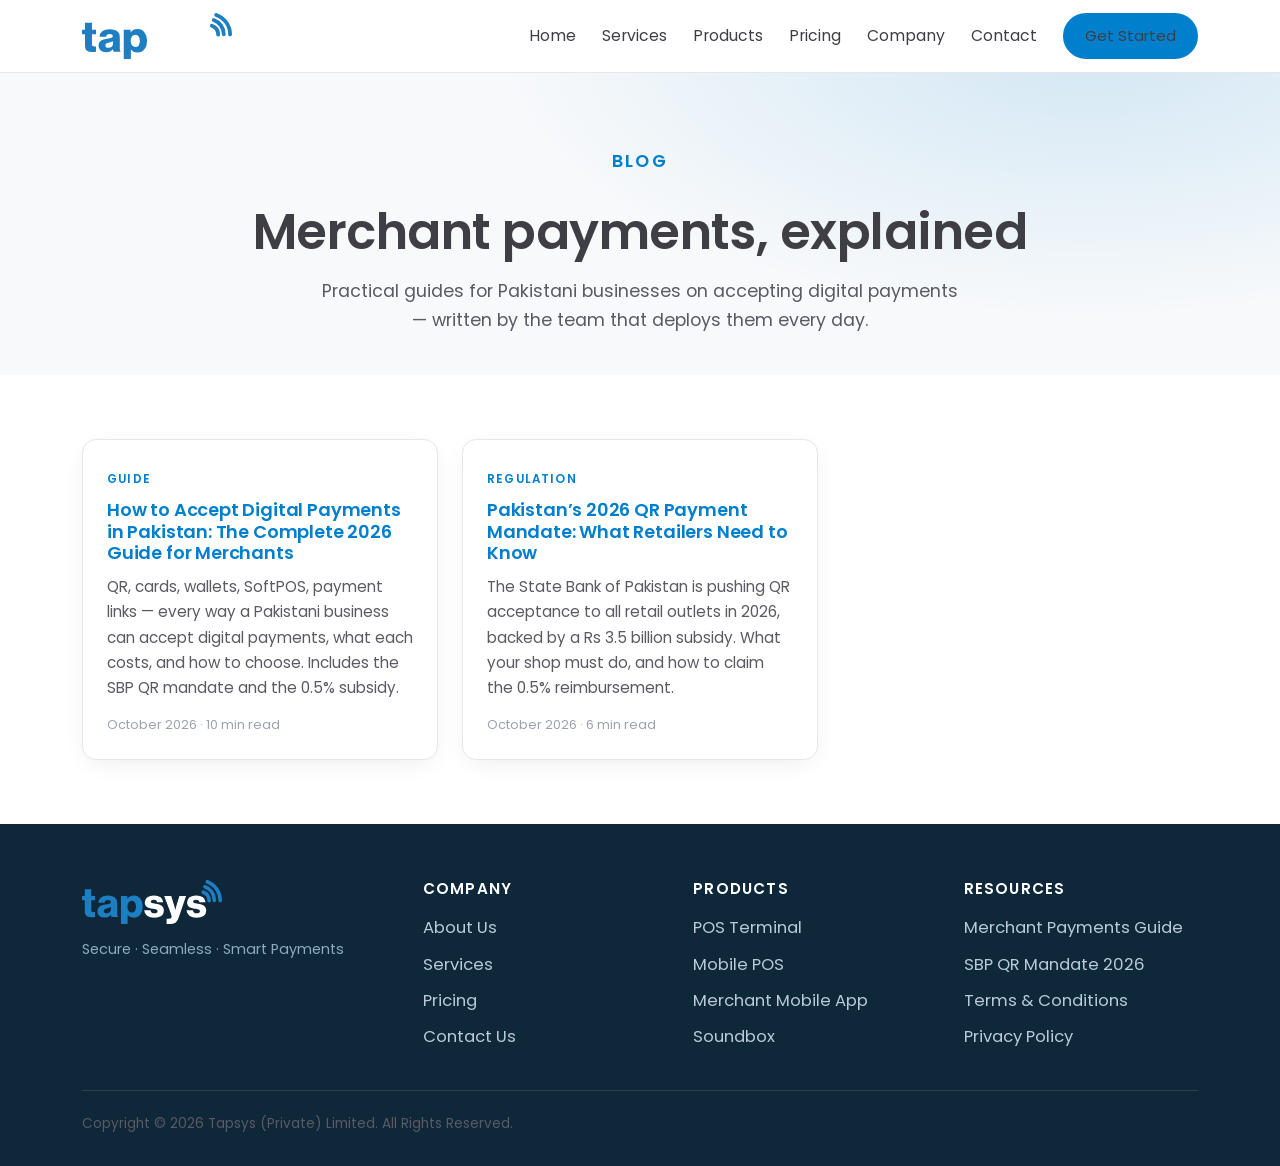
==== blog/index.html @ 8ab8331b "Tapsys static site revamp v1 — 12 pages, verified (396 checks), zero-JS, WebP-optimized" ====
<!DOCTYPE html>
<html lang="en">
<head>
<meta charset="utf-8">
<meta name="viewport" content="width=device-width,initial-scale=1">
<title>Merchant Payments Blog | Tapsys</title>
<meta name="description" content="Practical guides for Pakistani merchants on accepting digital payments: Raast QR, card acceptance, SoftPOS, the SBP 2026 QR mandate and payment links.">
<link rel="canonical" href="https://tapsys.net/blog/">
<meta property="og:type" content="website">
<meta property="og:site_name" content="Tapsys">
<meta property="og:title" content="Merchant Payments Blog | Tapsys">
<meta property="og:url" content="https://tapsys.net/blog/">
<meta name="twitter:card" content="summary">
<link rel="icon" type="image/png" href="../assets/img/tapsys.png">
<link rel="preload" href="../assets/fonts/poppins-600.woff2" as="font" type="font/woff2" crossorigin>
<link rel="stylesheet" href="../assets/style.css">
</head>
<body>
<header class="site">
  <div class="wrap nav">
    <a class="brand" href="../index.html" aria-label="Tapsys home"><img src="../assets/img/logo.svg" alt="Tapsys logo" width="150" height="40"></a>
    <input type="checkbox" id="navtoggle" aria-hidden="true">
    <label class="nav-burger" for="navtoggle" aria-label="Toggle menu"><span></span><span></span><span></span></label>
    <nav aria-label="Main">
      <ul>
        <li><a href="../index.html">Home</a></li>
        <li><a href="../services.html">Services</a></li>
        <li><a href="../product.html">Products</a></li>
        <li><a href="../pricing.html">Pricing</a></li>
        <li><a href="../company.html">Company</a></li>
        <li><a href="../contact.html">Contact</a></li>
        <li><a class="btn" href="../contact.html">Get Started</a></li>
      </ul>
    </nav>
  </div>
</header>

<main>
<section class="hero" style="padding:56px 0 40px">
  <div class="wrap center">
    <p class="kicker">Blog</p>
    <h1>Merchant payments, explained</h1>
    <p class="lead">Practical guides for Pakistani businesses on accepting digital payments — written by the team that deploys them every day.</p>
  </div>
</section>

<section>
  <div class="wrap blog-grid">
    <article class="post">
      <div class="body">
        <span class="tag">Guide</span>
        <h3><a href="accept-digital-payments-pakistan-guide.html">How to Accept Digital Payments in Pakistan: The Complete 2026 Guide for Merchants</a></h3>
        <p>QR, cards, wallets, SoftPOS, payment links — every way a Pakistani business can accept digital payments, what each costs, and how to choose. Includes the SBP QR mandate and the 0.5% subsidy.</p>
        <p class="meta">October 2026 &middot; 10 min read</p>
      </div>
    </article>
    <article class="post">
      <div class="body">
        <span class="tag">Regulation</span>
        <h3><a href="sbp-qr-mandate-2026.html">Pakistan&rsquo;s 2026 QR Payment Mandate: What Retailers Need to Know</a></h3>
        <p>The State Bank of Pakistan is pushing QR acceptance to all retail outlets in 2026, backed by a Rs 3.5 billion subsidy. What your shop must do, and how to claim the 0.5% reimbursement.</p>
        <p class="meta">October 2026 &middot; 6 min read</p>
      </div>
    </article>
  </div>
</section>
</main>

<footer class="site">
  <div class="wrap">
    <div class="foot-grid">
      <div class="foot-brand">
        <img src="../assets/img/logo.svg" alt="Tapsys logo" width="140" height="38">
        <p class="tag">Secure &middot; Seamless &middot; Smart Payments</p>
      </div>
      <div>
        <h4>Company</h4>
        <ul>
          <li><a href="../company.html">About Us</a></li>
          <li><a href="../services.html">Services</a></li>
          <li><a href="../pricing.html">Pricing</a></li>
          <li><a href="../contact.html">Contact Us</a></li>
        </ul>
      </div>
      <div>
        <h4>Products</h4>
        <ul>
          <li><a href="../product.html#pos">POS Terminal</a></li>
          <li><a href="../product.html#mpos">Mobile POS</a></li>
          <li><a href="../product.html#app">Merchant Mobile App</a></li>
          <li><a href="../product.html#soundbox">Soundbox</a></li>
        </ul>
      </div>
      <div>
        <h4>Resources</h4>
        <ul>
          <li><a href="accept-digital-payments-pakistan-guide.html">Merchant Payments Guide</a></li>
          <li><a href="sbp-qr-mandate-2026.html">SBP QR Mandate 2026</a></li>
          <li><a href="../terms.html">Terms &amp; Conditions</a></li>
          <li><a href="../privacy.html">Privacy Policy</a></li>
        </ul>
      </div>
    </div>
    <div class="foot-bottom">
      <p>Copyright &copy; 2026 Tapsys (Private) Limited. All Rights Reserved.</p>
    </div>
  </div>
</footer>
</body>
</html>
---- assets/style.css ----
/* Tapsys.net — static rebuild stylesheet
   Brand: #007fcc primary · #3F3E45 ink · Poppins · system fallbacks
   Zero JS required (nav = checkbox hack, FAQ = details/summary). */

@font-face{font-family:'Poppins';font-style:normal;font-weight:400;font-display:swap;
  src:url('fonts/poppins-400.woff2') format('woff2');unicode-range:U+0000-00FF,U+0131,U+2000-206F,U+2074,U+20AC,U+2212,U+2215}
@font-face{font-family:'Poppins';font-style:normal;font-weight:600;font-display:swap;
  src:url('fonts/poppins-600.woff2') format('woff2');unicode-range:U+0000-00FF,U+0131,U+2000-206F,U+2074,U+20AC,U+2212,U+2215}
@font-face{font-family:'Poppins';font-style:normal;font-weight:700;font-display:swap;
  src:url('fonts/poppins-700.woff2') format('woff2');unicode-range:U+0000-00FF,U+0131,U+2000-206F,U+2074,U+20AC,U+2212,U+2215}

:root{
  --blue:#007fcc;--blue-dark:#005fa3;--blue-08:rgba(0,127,204,.08);--blue-15:rgba(0,127,204,.15);
  --ink:#3F3E45;--ink-soft:#5b5a63;--gray:#9ca3af;--line:#e5e7eb;--bg:#fff;--bg-soft:#f7f9fb;
  --radius:14px;--shadow:0 20px 60px -18px rgba(66,71,91,.16);--shadow-sm:0 6px 24px -8px rgba(66,71,91,.14);
  --wrap:1160px;--font:'Poppins',ui-sans-serif,system-ui,-apple-system,'Segoe UI',Roboto,sans-serif;
}
*,*::before,*::after{box-sizing:border-box;margin:0;padding:0}
html{scroll-behavior:smooth;-webkit-text-size-adjust:100%}
body{font-family:var(--font);color:var(--ink);background:var(--bg);line-height:1.65;font-size:16.5px}
img,svg,video{max-width:100%;height:auto;display:block}
a{color:var(--blue);text-decoration:none}
a:hover{text-decoration:underline}
h1,h2,h3,h4{line-height:1.22;font-weight:600;color:var(--ink);letter-spacing:-.01em}
h1{font-size:clamp(1.9rem,4.2vw,3.1rem)}
h2{font-size:clamp(1.5rem,3vw,2.2rem)}
h3{font-size:1.22rem}
p{color:var(--ink-soft)}
.wrap{max-width:var(--wrap);margin:0 auto;padding:0 22px}
section{padding:64px 0}
.center{text-align:center}
.kicker{display:inline-block;font-size:.8rem;font-weight:600;letter-spacing:.14em;text-transform:uppercase;color:var(--blue);margin-bottom:10px}
.lead{font-size:1.08rem;max-width:640px}
.center .lead{margin:14px auto 0}

/* Buttons */
.btn{display:inline-flex;align-items:center;gap:8px;background:var(--blue);color:#fff;font-weight:600;
  padding:13px 26px;border-radius:999px;border:2px solid var(--blue);cursor:pointer;font-size:1rem;
  transition:background .18s,color .18s;text-decoration:none}
.btn:hover{background:var(--blue-dark);border-color:var(--blue-dark);text-decoration:none;color:#fff}
.btn.ghost{background:transparent;color:var(--blue)}
.btn.ghost:hover{background:var(--blue-08);color:var(--blue-dark)}
.btn.white{background:#fff;color:var(--blue);border-color:#fff}
.btn.white:hover{background:var(--blue-08)}

/* Header */
header.site{position:sticky;top:0;z-index:60;background:rgba(255,255,255,.94);backdrop-filter:blur(10px);border-bottom:1px solid var(--line)}
.nav{display:flex;align-items:center;justify-content:space-between;height:72px;gap:18px}
.brand{display:flex;align-items:center;gap:10px;font-weight:600;font-size:1.15rem;color:var(--ink)}
.brand img{width:150px;height:auto}
.nav nav ul{display:flex;list-style:none;gap:26px;align-items:center}
.nav nav a{color:var(--ink);font-weight:500;font-size:.98rem}
.nav nav a:hover,.nav nav a[aria-current]{color:var(--blue);text-decoration:none}
.nav .btn{padding:9px 20px;font-size:.93rem}
#navtoggle{display:none}
.nav-burger{display:none}
@media(max-width:900px){
  .nav-burger{display:block;position:relative;width:44px;height:44px}
  .nav-burger span{position:absolute;left:10px;right:10px;height:2.5px;background:var(--ink);border-radius:2px;transition:.2s;top:15px}
  .nav-burger span+span{top:22px}.nav-burger span+span+span{top:29px}
  #navtoggle:checked~.nav-burger span:nth-child(1){top:22px;transform:rotate(45deg)}
  #navtoggle:checked~.nav-burger span:nth-child(2){opacity:0}
  #navtoggle:checked~.nav-burger span:nth-child(3){top:22px;transform:rotate(-45deg)}
  .nav nav{position:absolute;top:72px;left:0;right:0;background:#fff;border-bottom:1px solid var(--line);
    display:none;box-shadow:var(--shadow-sm)}
  #navtoggle:checked~nav{display:block}
  .nav nav ul{flex-direction:column;align-items:flex-start;gap:0;padding:10px 22px 20px;width:100%}
  .nav nav li{width:100%;padding:9px 0;border-bottom:1px solid var(--line)}
  .nav nav li:last-child{border:0;padding-top:14px}
  .nav nav .btn{display:inline-flex}
}

/* Hero */
.hero{padding:76px 0 60px;background:
  radial-gradient(900px 420px at 85% -10%,var(--blue-15),transparent 65%),var(--bg-soft)}
.hero-grid{display:grid;grid-template-columns:1.05fr .95fr;gap:44px;align-items:center}
.hero h1 em{font-style:normal;color:var(--blue)}
.hero p{margin:18px 0 26px;font-size:1.1rem}
.hero-cta{display:flex;gap:14px;flex-wrap:wrap;align-items:center}
.hero-note{font-size:.86rem;color:var(--gray);margin-top:14px}
.hero-media{position:relative}
.hero-media img{width:100%;border-radius:var(--radius);box-shadow:var(--shadow)}
.paychips{display:flex;gap:8px;flex-wrap:wrap;margin-top:22px}
.paychips li{list-style:none;font-size:.8rem;font-weight:600;color:var(--blue-dark);background:var(--blue-08);
  border:1px solid var(--blue-15);padding:5px 12px;border-radius:999px}
@media(max-width:900px){.hero-grid{grid-template-columns:1fr}}

/* Banner strip */
.strip{background:var(--blue);color:#fff;padding:26px 0}
.strip .wrap{display:flex;align-items:center;justify-content:space-between;gap:22px;flex-wrap:wrap}
.strip p{color:#fff;font-size:1.02rem}
.strip .btn{flex-shrink:0}

/* Cards */
.grid-3{display:grid;grid-template-columns:repeat(3,1fr);gap:24px}
.grid-2{display:grid;grid-template-columns:1fr 1fr;gap:44px;align-items:center}
.card{background:#fff;border:1px solid var(--line);border-radius:var(--radius);padding:30px 26px;box-shadow:var(--shadow-sm)}
.card .icon{width:52px;height:52px;border-radius:12px;background:var(--blue-08);display:grid;place-items:center;margin-bottom:16px}
.card .icon svg{width:28px;height:28px;stroke:var(--blue)}
.card h3{margin-bottom:8px}
@media(max-width:900px){.grid-3{grid-template-columns:1fr}.grid-2{grid-template-columns:1fr;gap:26px}}

/* Logo walls */
.wall{background:var(--bg-soft)}
.wall-grid{display:grid;grid-template-columns:repeat(7,1fr);gap:12px;margin-top:30px}
.wall-grid img{background:#fff;border:1px solid var(--line);border-radius:10px;padding:12px;height:74px;width:100%;
  object-fit:contain;mix-blend-mode:multiply}
@media(max-width:1000px){.wall-grid{grid-template-columns:repeat(5,1fr)}}
@media(max-width:700px){.wall-grid{grid-template-columns:repeat(3,1fr)}.wall-grid img{height:60px;padding:8px}}

/* Products */
.product{display:grid;grid-template-columns:1fr 1fr;gap:44px;align-items:center;padding:44px 0;border-bottom:1px solid var(--line)}
.product:last-of-type{border-bottom:0}
.product.flip .p-media{order:2}
.product img{border-radius:var(--radius);box-shadow:var(--shadow)}
.ticks{list-style:none;margin:18px 0 24px;display:grid;gap:9px}
.ticks li{display:flex;gap:10px;align-items:flex-start;color:var(--ink-soft)}
.ticks svg{width:20px;height:20px;stroke:var(--blue);flex-shrink:0;margin-top:3px}
@media(max-width:900px){.product,.product.flip .p-media{grid-template-columns:1fr;order:0}}

/* FAQ */
details.faq{border:1px solid var(--line);border-radius:12px;background:#fff;margin-bottom:12px;overflow:hidden}
details.faq summary{cursor:pointer;padding:17px 22px;font-weight:600;color:var(--ink);list-style:none;display:flex;justify-content:space-between;align-items:center;gap:12px}
details.faq summary::-webkit-details-marker{display:none}
details.faq summary::after{content:"+";font-size:1.35rem;color:var(--blue);font-weight:600;line-height:1}
details.faq[open] summary::after{content:"–"}
details.faq .a{padding:0 22px 18px;color:var(--ink-soft)}

/* Contact + form */
.contact-grid{display:grid;grid-template-columns:.9fr 1.1fr;gap:44px}
.info-list{list-style:none;display:grid;gap:18px;margin-top:22px}
.info-list div{font-size:.8rem;font-weight:600;letter-spacing:.1em;text-transform:uppercase;color:var(--gray)}
.info-list p{font-size:1.04rem;color:var(--ink)}
form.quote{background:#fff;border:1px solid var(--line);border-radius:var(--radius);padding:28px;box-shadow:var(--shadow-sm)}
.f-row{display:grid;grid-template-columns:1fr 1fr;gap:14px}
form.quote label{font-size:.85rem;font-weight:600;color:var(--ink);display:block;margin-bottom:5px}
form.quote input,form.quote textarea{width:100%;padding:12px 14px;border:1.5px solid var(--line);border-radius:10px;
  font:inherit;color:var(--ink);background:#fff;margin-bottom:14px}
form.quote input:focus,form.quote textarea:focus{outline:2px solid var(--blue-15);border-color:var(--blue)}
form.quote textarea{min-height:110px;resize:vertical}
.hp{position:absolute;left:-9999px}
@media(max-width:900px){.contact-grid{grid-template-columns:1fr}.f-row{grid-template-columns:1fr}}

/* Team */
.team{display:grid;grid-template-columns:repeat(5,1fr);gap:22px}
.team figure{background:#fff;border:1px solid var(--line);border-radius:var(--radius);padding:22px;text-align:center;box-shadow:var(--shadow-sm)}
.team img{width:96px;height:96px;border-radius:50%;object-fit:cover;margin:0 auto 14px;border:3px solid var(--blue-15)}
.team h4{font-size:1rem}
.team p{font-size:.86rem;color:var(--gray)}
@media(max-width:1000px){.team{grid-template-columns:repeat(3,1fr)}}
@media(max-width:640px){.team{grid-template-columns:repeat(2,1fr)}}

/* Video facade */
.vfacade{position:relative;border-radius:var(--radius);overflow:hidden;box-shadow:var(--shadow);background:#0b1d2c}
.vfacade img,.vfacade iframe{width:100%;aspect-ratio:16/9;object-fit:cover;border:0}
.vfacade .play{position:absolute;inset:0;display:grid;place-items:center;background:rgba(0,20,40,.35);border:0;cursor:pointer}
.vfacade .play span{width:74px;height:74px;border-radius:50%;background:var(--blue);display:grid;place-items:center;box-shadow:var(--shadow)}
.vfacade .play svg{width:26px;height:26px;fill:#fff;margin-left:4px}

/* Blog */
.blog-grid{display:grid;grid-template-columns:repeat(3,1fr);gap:24px}
article.post{background:#fff;border:1px solid var(--line);border-radius:var(--radius);overflow:hidden;box-shadow:var(--shadow-sm);display:flex;flex-direction:column}
article.post .tag{font-size:.74rem;font-weight:600;letter-spacing:.1em;text-transform:uppercase;color:var(--blue)}
article.post .body{padding:24px}
article.post h3{margin:8px 0 10px;font-size:1.12rem}
article.post p{font-size:.95rem;flex:1}
article.post .meta{font-size:.8rem;color:var(--gray);margin-top:14px}
@media(max-width:900px){.blog-grid{grid-template-columns:1fr}}
.prose{max-width:760px;margin:0 auto}
.prose h2{margin:38px 0 14px}
.prose h3{margin:26px 0 10px}
.prose p,.prose li{color:var(--ink-soft);margin-bottom:14px}
.prose ul,.prose ol{padding-left:22px}
.prose table{width:100%;border-collapse:collapse;margin:18px 0;font-size:.94rem}
.prose th,.prose td{border:1px solid var(--line);padding:10px 12px;text-align:left;vertical-align:top}
.prose th{background:var(--bg-soft);color:var(--ink)}
.prose blockquote{border-left:4px solid var(--blue);padding:6px 18px;background:var(--blue-08);border-radius:0 10px 10px 0;margin:18px 0}
.prose .note{font-size:.85rem;color:var(--gray)}
.updated{font-size:.85rem;color:var(--gray);border-top:1px solid var(--line);margin-top:34px;padding-top:14px}

/* Pricing */
.price-note{display:grid;grid-template-columns:repeat(3,1fr);gap:24px;margin-top:30px}
@media(max-width:900px){.price-note{grid-template-columns:1fr}}

/* Breadcrumbs */
.crumbs{font-size:.85rem;color:var(--gray);padding:18px 0 0}
.crumbs ol{list-style:none;display:flex;gap:8px}
.crumbs li+li::before{content:"›";margin-right:8px;color:var(--gray)}

/* Footer */
footer.site{background:#0e2739;color:#dbe7f0;padding:56px 0 30px;margin-top:0}
footer.site h4{color:#fff;font-size:.95rem;letter-spacing:.08em;text-transform:uppercase;margin-bottom:16px}
footer.site ul{list-style:none;display:grid;gap:9px}
footer.site a{color:#b9cbdb}
footer.site a:hover{color:#fff}
.foot-grid{display:grid;grid-template-columns:1.3fr 1fr 1fr 1fr;gap:36px}
.foot-brand img{width:140px;margin-bottom:14px}
.foot-brand .tag{color:#8fa9be;font-size:.9rem}
.foot-bottom{border-top:1px solid rgba(255,255,255,.12);margin-top:40px;padding-top:22px;display:flex;justify-content:space-between;gap:14px;flex-wrap:wrap;font-size:.85rem;color:#8fa9be}
.socials{display:flex;gap:10px;margin-top:16px}
.socials a{width:38px;height:38px;border-radius:50%;background:rgba(255,255,255,.08);display:grid;place-items:center}
.socials a:hover{background:var(--blue)}
.socials svg{width:17px;height:17px;fill:#fff}
@media(max-width:900px){.foot-grid{grid-template-columns:1fr 1fr}}
@media(max-width:600px){.foot-grid{grid-template-columns:1fr}}

@media(prefers-reduced-motion:reduce){*{animation:none!important;transition:none!important;scroll-behavior:auto}}
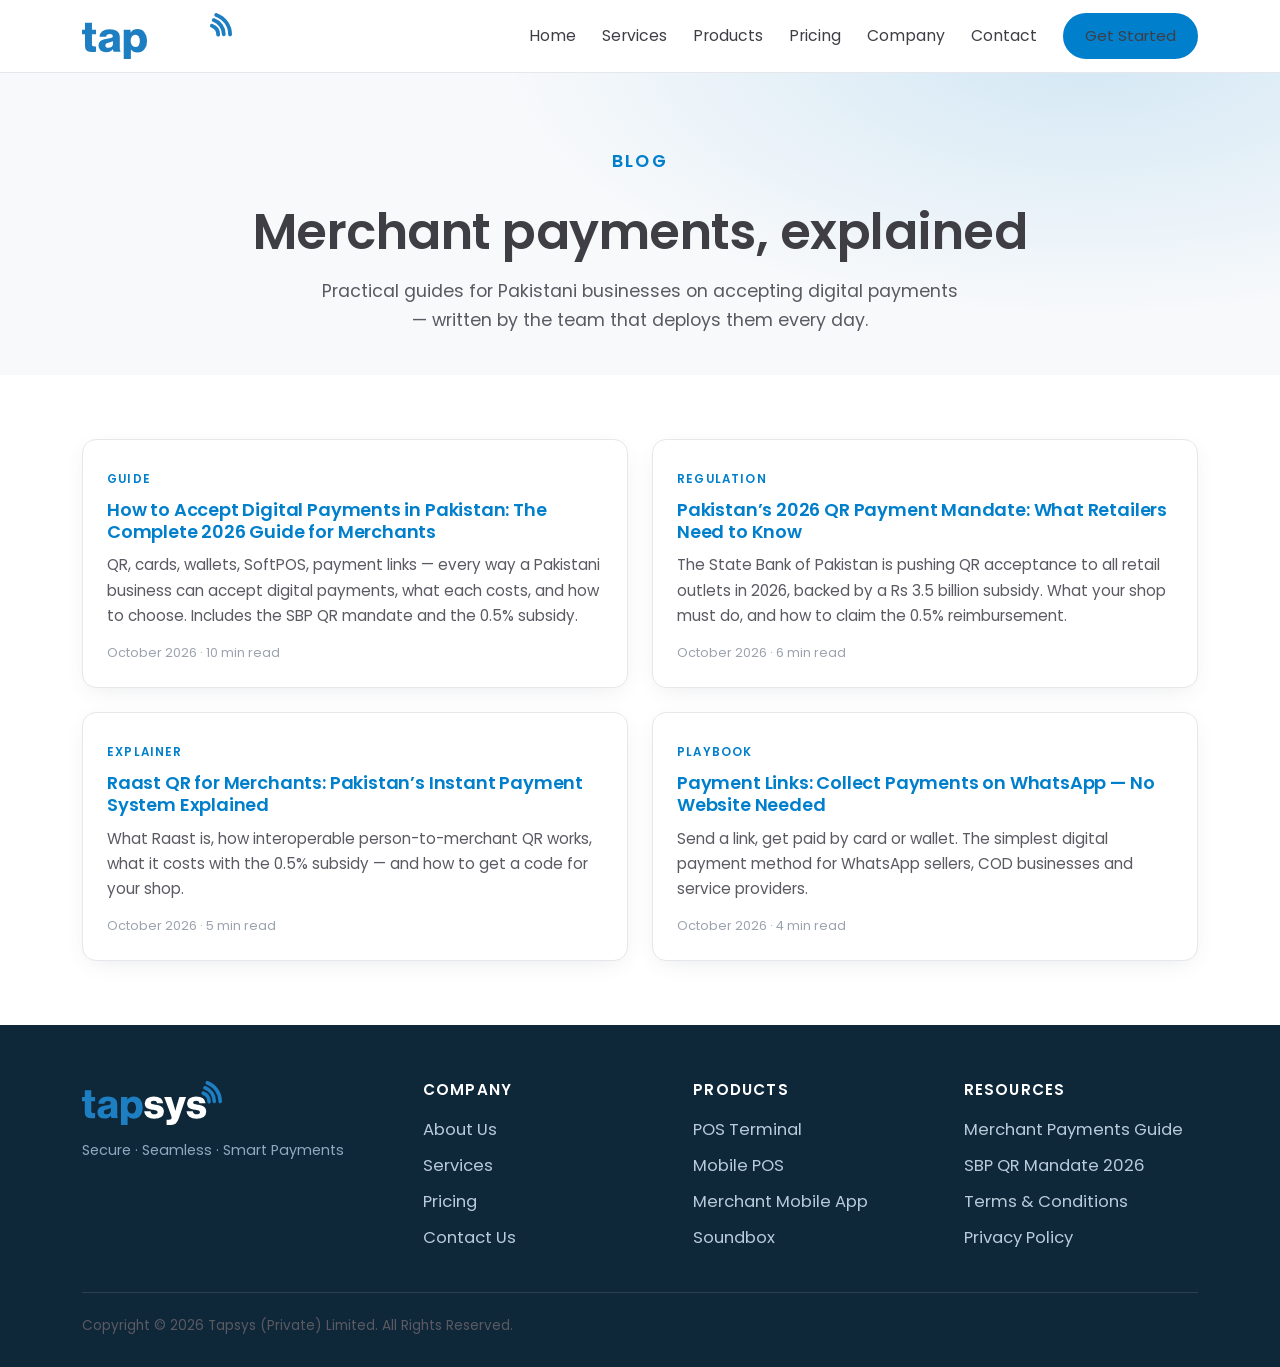
==== commit bd80af76: "Add 2 cornerstone articles (Raast QR, Payment Links); update blog index, sitemap, llms.txt" ====
--- a/blog/index.html
+++ b/blog/index.html
@@ -45,7 +45,7 @@
 </section>
 
 <section>
-  <div class="wrap blog-grid">
+  <div class="wrap blog-grid" style="grid-template-columns:repeat(2,1fr)">
     <article class="post">
       <div class="body">
         <span class="tag">Guide</span>
@@ -60,6 +60,22 @@
         <h3><a href="sbp-qr-mandate-2026.html">Pakistan&rsquo;s 2026 QR Payment Mandate: What Retailers Need to Know</a></h3>
         <p>The State Bank of Pakistan is pushing QR acceptance to all retail outlets in 2026, backed by a Rs 3.5 billion subsidy. What your shop must do, and how to claim the 0.5% reimbursement.</p>
         <p class="meta">October 2026 &middot; 6 min read</p>
+      </div>
+    </article>
+    <article class="post">
+      <div class="body">
+        <span class="tag">Explainer</span>
+        <h3><a href="raast-qr-for-merchants.html">Raast QR for Merchants: Pakistan&rsquo;s Instant Payment System Explained</a></h3>
+        <p>What Raast is, how interoperable person-to-merchant QR works, what it costs with the 0.5% subsidy — and how to get a code for your shop.</p>
+        <p class="meta">October 2026 &middot; 5 min read</p>
+      </div>
+    </article>
+    <article class="post">
+      <div class="body">
+        <span class="tag">Playbook</span>
+        <h3><a href="payment-links-whatsapp-pakistan.html">Payment Links: Collect Payments on WhatsApp — No Website Needed</a></h3>
+        <p>Send a link, get paid by card or wallet. The simplest digital payment method for WhatsApp sellers, COD businesses and service providers.</p>
+        <p class="meta">October 2026 &middot; 4 min read</p>
       </div>
     </article>
   </div>
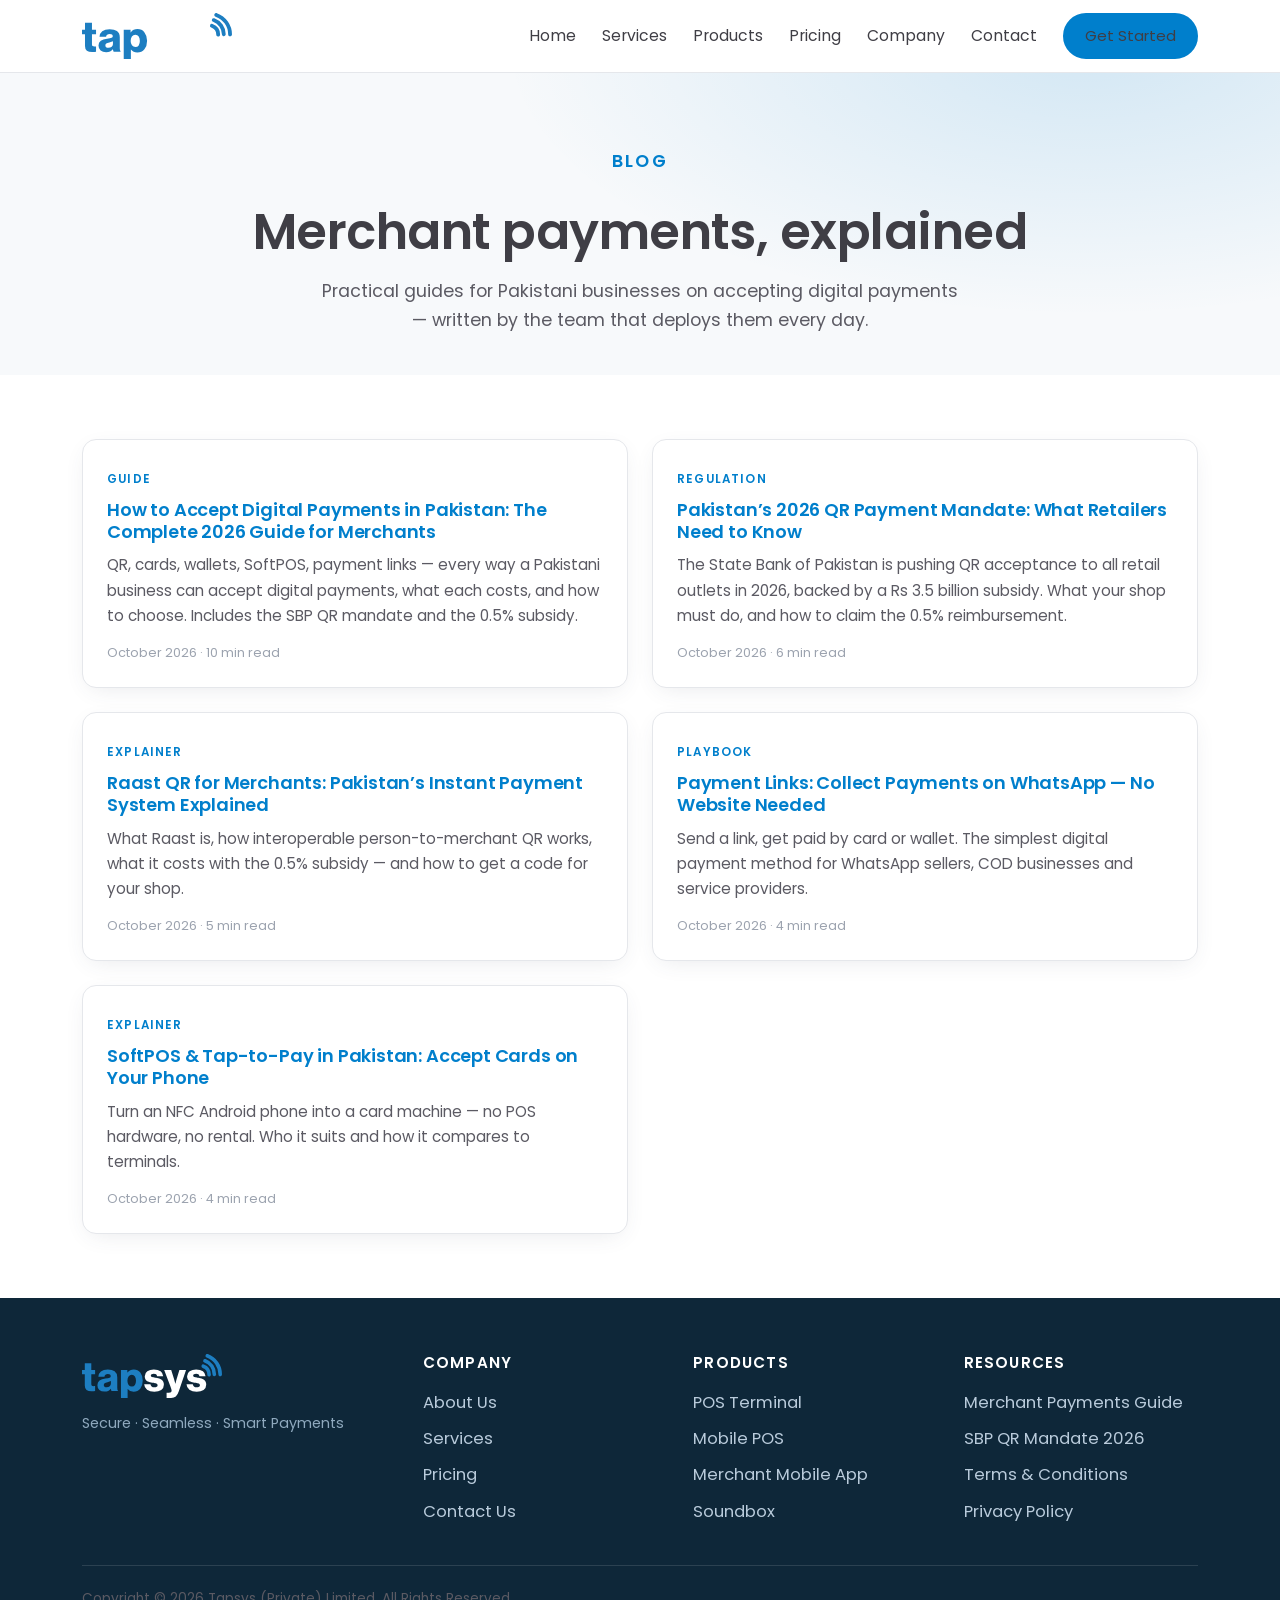
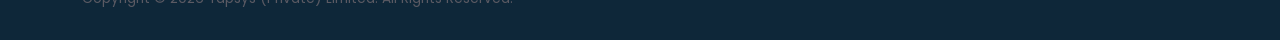
==== commit 6c256c00: "Add SoftPOS article (5th cornerstone); sitemap/llms update" ====
--- a/blog/index.html
+++ b/blog/index.html
@@ -78,6 +78,14 @@
         <p class="meta">October 2026 &middot; 4 min read</p>
       </div>
     </article>
+    <article class="post">
+      <div class="body">
+        <span class="tag">Explainer</span>
+        <h3><a href="softpos-tap-to-pay-pakistan.html">SoftPOS &amp; Tap-to-Pay in Pakistan: Accept Cards on Your Phone</a></h3>
+        <p>Turn an NFC Android phone into a card machine — no POS hardware, no rental. Who it suits and how it compares to terminals.</p>
+        <p class="meta">October 2026 &middot; 4 min read</p>
+      </div>
+    </article>
   </div>
 </section>
 </main>
